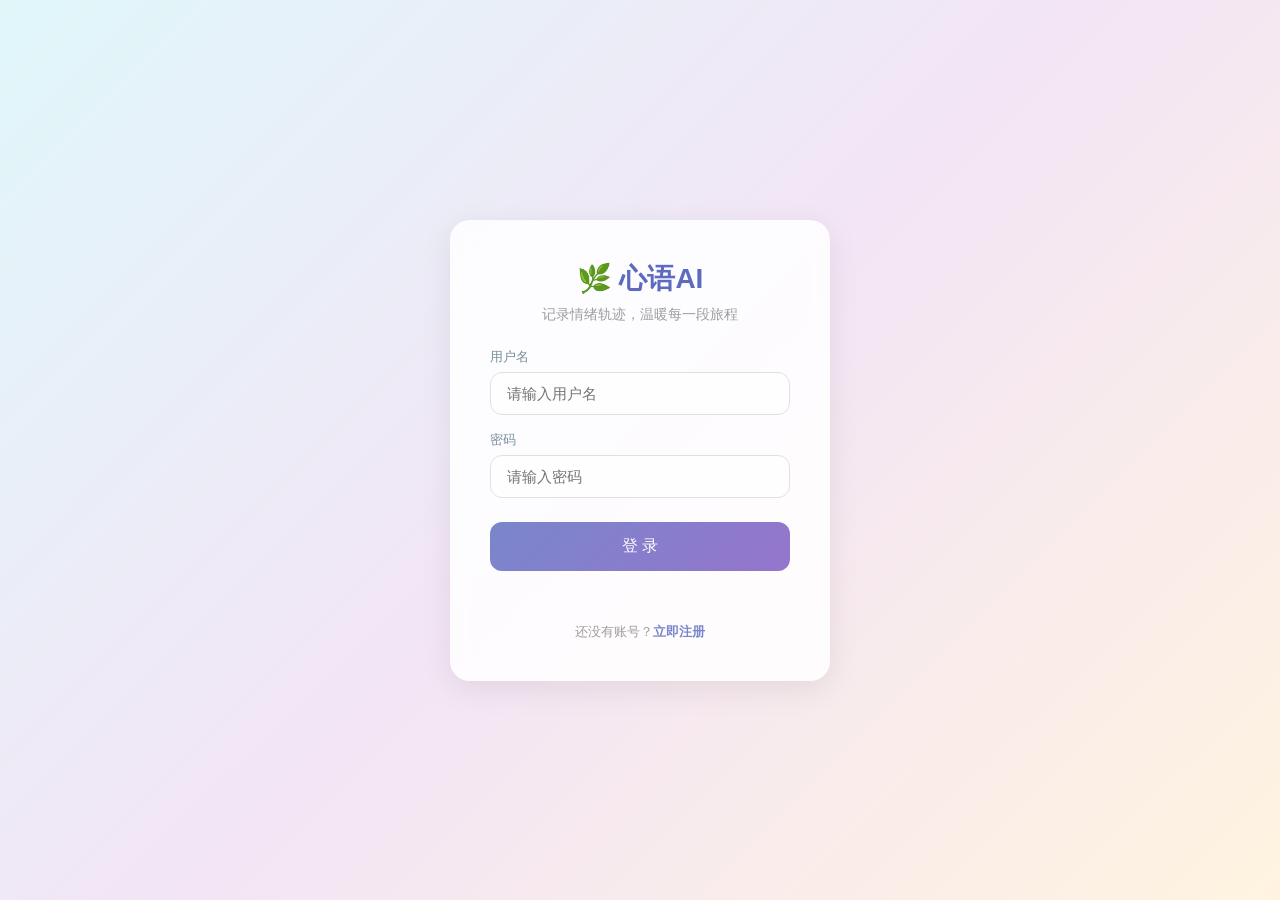
==== 个人项目-前端/index.html @ 46f2a27f "init: 心语AI 项目首版 - Django后端(AI心理咨询/用户系统) + 原生前端(登录/地图/日记)" ====
<!DOCTYPE html>
<html lang="zh-CN">
<head>
    <meta charset="UTF-8">
    <meta name="viewport" content="width=device-width, initial-scale=1.0">
    <title>心语AI - 登录</title>
    <link rel="stylesheet" href="auth.css">
</head>
<body>
    <div class="login-card">
        <h2>🌿 心语AI</h2>
        <p class="subtitle">记录情绪轨迹，温暖每一段旅程</p>

        <form id="loginForm">
            <div class="form-group">
                <label>用户名</label>
                <input type="text" id="username" placeholder="请输入用户名" required>
            </div>
            <div class="form-group">
                <label>密码</label>
                <input type="password" id="password" placeholder="请输入密码" required>
            </div>
            <button type="submit" class="btn-login">登 录</button>
            <div class="error-msg" id="errorMsg"></div>
        </form>

        <div class="switch-link">
            还没有账号？<a href="register.html">立即注册</a>
        </div>
    </div>

    <script>
        const API_BASE = 'http://127.0.0.1:8000/api';

        document.getElementById('loginForm').addEventListener('submit', async function(e) {
            e.preventDefault();
            const errorMsg = document.getElementById('errorMsg');
            errorMsg.textContent = '';

            const username = document.getElementById('username').value.trim();
            const password = document.getElementById('password').value;

            try {
                const res = await fetch(`${API_BASE}/user_app/login/`, {
                    method: 'POST',
                    headers: { 'Content-Type': 'application/json' },
                    body: JSON.stringify({ username, password })
                });
                const data = await res.json();

                if (res.ok && data.code === 200) {
                    // 存储Token到本地
                    localStorage.setItem('access_token', data.data.access);
                    localStorage.setItem('refresh_token', data.data.refresh);
                    localStorage.setItem('username', data.data.username);
                    // 跳转到主页面
                    window.location.href = 'main.html';
                } else {
                    errorMsg.textContent = data.msg || '登录失败,请检查用户名或密码';
                }
            } catch (err) {
                errorMsg.textContent = '网络异常，请检查后端服务是否启动';
            }
        });
    </script>
</body>
</html>
---- 个人项目-前端/auth.css ----
/* 登录 / 注册页公共样式 */
* {
    margin: 0;
    padding: 0;
    box-sizing: border-box;
}

body {
    height: 100vh;
    display: flex;
    justify-content: center;
    align-items: center;
    /* 治愈系渐变背景，与主页面保持一致 */
    background: linear-gradient(135deg, #e0f7fa 0%, #f3e5f5 50%, #fff3e0 100%);
    font-family: 'PingFang SC', 'Microsoft YaHei', sans-serif;
}

.login-card,
.register-card {
    background: rgba(255, 255, 255, 0.85);
    backdrop-filter: blur(10px);
    border-radius: 20px;
    padding: 40px;
    width: 380px;
    box-shadow: 0 8px 32px rgba(0, 0, 0, 0.08);
    text-align: center;
}

.login-card h2,
.register-card h2 {
    color: #5c6bc0;
    margin-bottom: 8px;
    font-size: 28px;
}

.login-card p.subtitle,
.register-card p.subtitle {
    color: #9e9e9e;
    font-size: 14px;
    margin-bottom: 24px;
}

.form-group {
    margin-bottom: 16px;
    text-align: left;
}

.form-group label {
    display: block;
    font-size: 13px;
    color: #78909c;
    margin-bottom: 6px;
}

.form-group input {
    width: 100%;
    padding: 12px 16px;
    border: 1.5px solid #e0e0e0;
    border-radius: 12px;
    font-size: 15px;
    outline: none;
    transition: border-color 0.3s;
    background: rgba(255, 255, 255, 0.7);
}

.form-group input:focus {
    border-color: #7986cb;
}

.btn-login,
.btn-register {
    width: 100%;
    padding: 14px;
    border: none;
    border-radius: 12px;
    background: linear-gradient(135deg, #7986cb, #9575cd);
    color: #fff;
    font-size: 16px;
    cursor: pointer;
    transition: opacity 0.3s;
    margin-top: 8px;
}

.btn-login:hover,
.btn-register:hover {
    opacity: 0.9;
}

.switch-link {
    margin-top: 20px;
    font-size: 13px;
    color: #9e9e9e;
}

.switch-link a {
    color: #7986cb;
    text-decoration: none;
    font-weight: 600;
}

.error-msg,
.msg {
    font-size: 13px;
    margin-top: 12px;
    min-height: 20px;
}

.error-msg,
.msg.error {
    color: #ef5350;
}

.msg.success {
    color: #66bb6a;
}
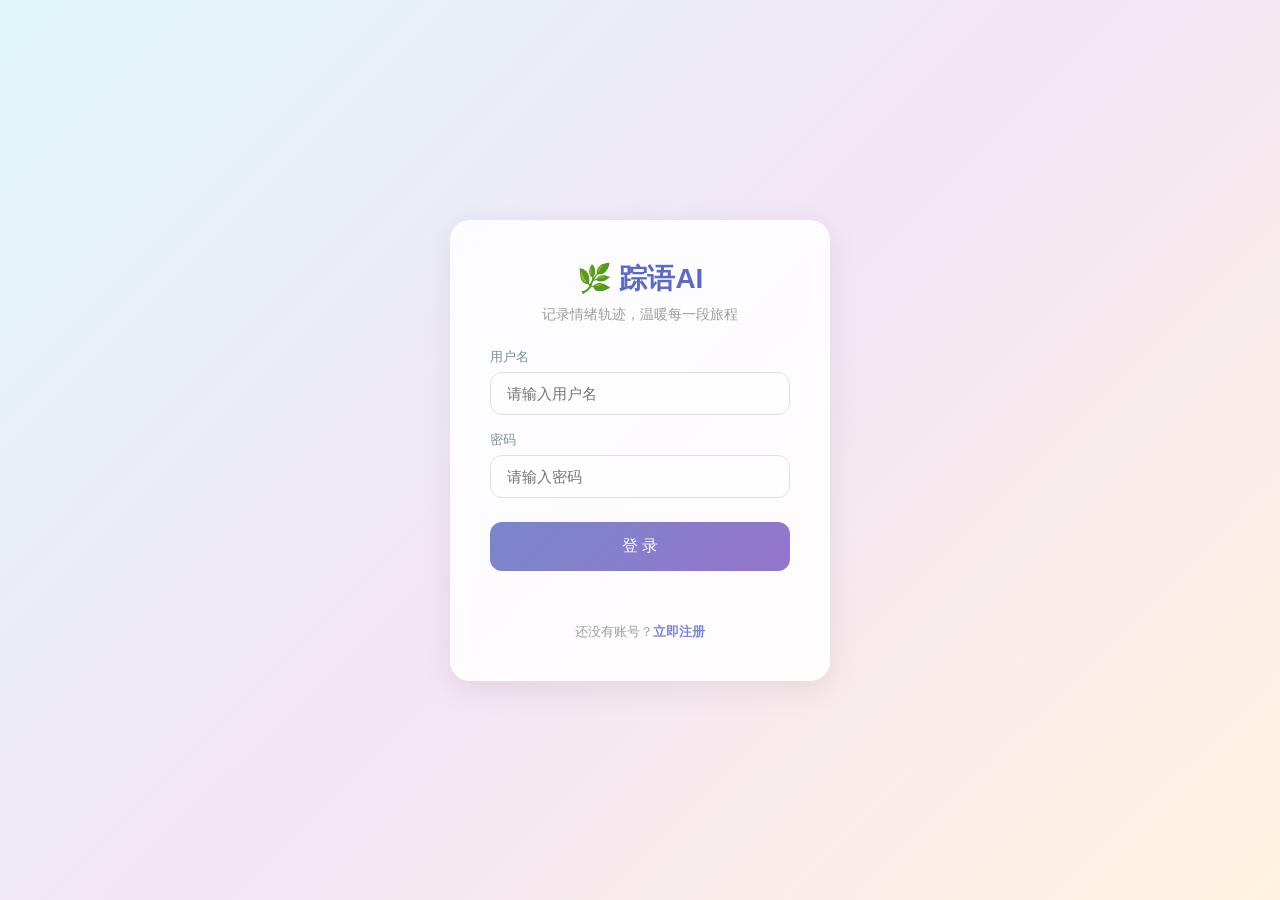
==== commit 404d40b8: "refactor: 品牌更名 心语→踪语，Django项目重命名 xinyu_ai→zongyu_ai" ====
--- a/个人项目-前端/index.html
+++ b/个人项目-前端/index.html
@@ -3,12 +3,12 @@
 <head>
     <meta charset="UTF-8">
     <meta name="viewport" content="width=device-width, initial-scale=1.0">
-    <title>心语AI - 登录</title>
+    <title>踪语AI - 登录</title>
     <link rel="stylesheet" href="auth.css">
 </head>
 <body>
     <div class="login-card">
-        <h2>🌿 心语AI</h2>
+        <h2>🌿 踪语AI</h2>
         <p class="subtitle">记录情绪轨迹，温暖每一段旅程</p>
 
         <form id="loginForm">
